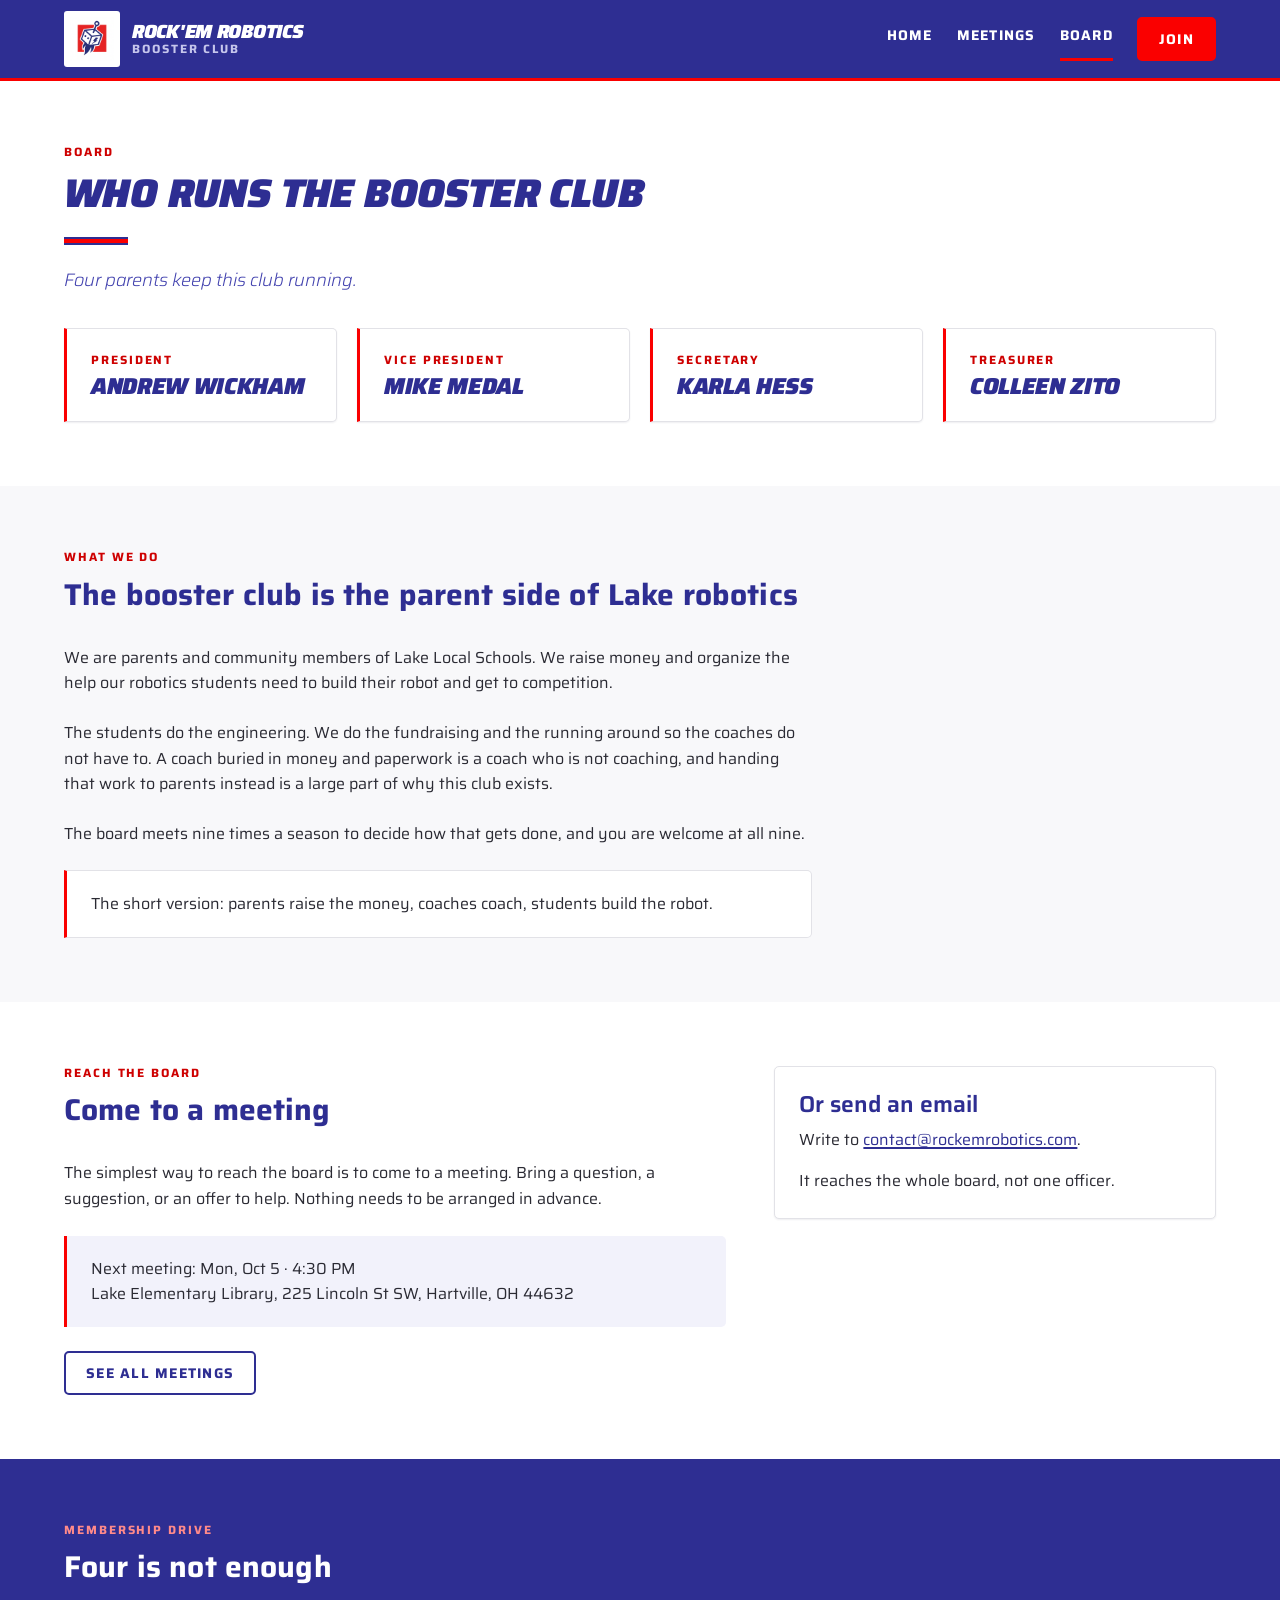
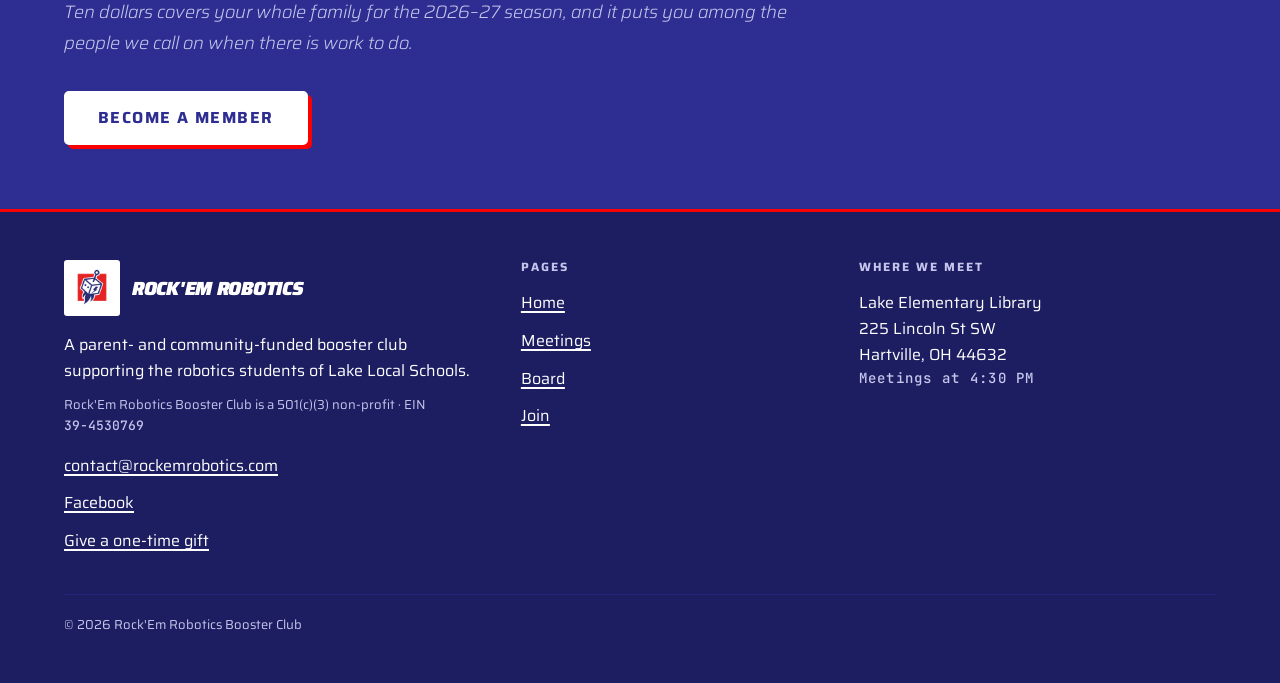
==== board.html @ 0048686b "Build the booster club site Four static pages — home, meetings, board, join — built against the Lake" ====
<!doctype html>
<html lang="en">
<head>
<meta charset="utf-8">
<meta name="viewport" content="width=device-width, initial-scale=1, viewport-fit=cover">
<title>Board &middot; Rock'Em Robotics Booster Club</title>
<meta name="description" content="The four officers of the Rock'Em Robotics Booster Club, what the club does for Lake robotics students, and how to reach the board.">
<link rel="icon" href="assets/img/team-logo.png">
<link rel="stylesheet" href="assets/css/site.css">
<script>document.documentElement.classList.add('has-js');</script>
</head>
<body>

<a class="skip-link" href="#main">Skip to main content</a>

<header class="site-header">
  <div class="shell site-header__inner">

    <a class="brand" href="index.html">
      <span class="brand__tile">
        <img class="brand__mark" src="assets/img/team-logo.png" alt="Rock'Em Robotics Booster Club mark" width="44" height="44">
      </span>
      <span class="brand__text">
        <span class="brand__name">Rock'Em Robotics</span>
        <span class="brand__meta">Booster Club</span>
      </span>
    </a>

    <button class="nav-toggle" type="button" aria-expanded="false" aria-controls="site-nav">Menu</button>

    <nav class="site-nav" id="site-nav" aria-label="Main">
      <ul class="nav__list">
        <li><a class="nav__link" href="index.html">Home</a></li>
        <li><a class="nav__link" href="meetings.html">Meetings</a></li>
        <li><a class="nav__link is-current" aria-current="page" href="board.html">Board</a></li>
      </ul>
      <div class="nav__join">
        <a class="btn btn--accent" href="join.html">Join</a>
      </div>
    </nav>

  </div>
</header>

<main id="main">

  <!-- Band 1 (white): the four officers -->
  <section class="band">
    <div class="shell">

      <div class="section-head">
        <p class="eyebrow">Board</p>
        <h1>Who runs the booster club</h1>
        <span class="lake-rule rule-short"></span>
        <p class="lede lake-sub">Four parents keep this club running.</p>
      </div>

      <div class="roster">

        <div class="person">
          <p class="person__role">President</p>
          <h2 class="person__name">Andrew Wickham</h2>
        </div>

        <div class="person">
          <p class="person__role">Vice President</p>
          <h2 class="person__name">Mike Medal</h2>
        </div>

        <div class="person">
          <p class="person__role">Secretary</p>
          <h2 class="person__name">Karla Hess</h2>
        </div>

        <div class="person">
          <p class="person__role">Treasurer</p>
          <h2 class="person__name">Colleen Zito</h2>
        </div>

      </div>

    </div>
  </section>

  <!-- Band 2 (alt): what the booster club actually does -->
  <section class="band band--alt">
    <div class="shell">

      <div class="section-head">
        <p class="eyebrow">What we do</p>
        <h2>The booster club is the parent side of Lake robotics</h2>
      </div>

      <div class="prose stack">
        <p>We are parents and community members of Lake Local Schools. We raise money and organize the help our robotics students need to build their robot and get to competition.</p>
        <p>The students do the engineering. We do the fundraising and the running around so the coaches do not have to. A coach buried in money and paperwork is a coach who is not coaching, and handing that work to parents instead is a large part of why this club exists.</p>
        <p>The board meets nine times a season to decide how that gets done, and you are welcome at all nine.</p>
        <div class="callout callout--plain">
          <p>The short version: parents raise the money, coaches coach, students build the robot.</p>
        </div>
      </div>

    </div>
  </section>

  <!-- Band 3 (white): how to reach the board -->
  <section class="band">
    <div class="shell">

      <div class="split">

        <div>
          <div class="section-head">
            <p class="eyebrow">Reach the board</p>
            <h2>Come to a meeting</h2>
          </div>

          <div class="prose stack">
            <p>The simplest way to reach the board is to come to a meeting. Bring a question, a suggestion, or an offer to help. Nothing needs to be arranged in advance.</p>
            <div class="callout">
              <p>Next meeting: Mon, Oct 5 &middot; 4:30 PM<br>
              Lake Elementary Library, 225 Lincoln St SW, Hartville, OH 44632</p>
            </div>
            <div class="actions">
              <a class="btn btn--outline" href="meetings.html">See all meetings</a>
            </div>
          </div>
        </div>

        <aside class="card card--static">
          <h3 class="card__title">Or send an email</h3>
          <p>Write to <a href="mailto:contact@rockemrobotics.com">contact@rockemrobotics.com</a>.</p>
          <p>It reaches the whole board, not one officer.</p>
        </aside>

      </div>

    </div>
  </section>

  <!-- Band 4 (brand): the membership ask -->
  <section class="band band--brand">
    <div class="shell">

      <div class="section-head">
        <p class="eyebrow">Membership drive</p>
        <h2>Four is not enough</h2>
        <p class="lede lake-sub">Ten dollars covers your whole family for the 2026&ndash;27 season, and it puts you among the people we call on when there is work to do.</p>
      </div>
      <div class="actions">
        <a class="btn btn--inverse btn--lg btn--feature" href="join.html">Become a member</a>
      </div>

    </div>
  </section>

</main>

<footer class="site-footer">
  <div class="shell">

    <div class="footer__grid">

      <div class="footer__col">
        <div class="footer__brand">
          <span class="brand__tile">
            <img class="brand__mark" src="assets/img/team-logo.png" alt="" width="44" height="44">
          </span>
          <span class="brand__name">Rock'Em Robotics</span>
        </div>
        <p class="footer__text">A parent- and community-funded booster club supporting the robotics students of Lake Local Schools.</p>
        <p class="footer__legal">Rock'Em Robotics Booster Club is a 501(c)(3) non-profit &middot; EIN <span class="mono">39-4530769</span></p>
        <ul class="footer__list">
          <li><a href="mailto:contact@rockemrobotics.com">contact@rockemrobotics.com</a></li>
          <li><a href="https://www.facebook.com/profile.php?id=61582455670782" target="_blank" rel="noopener">Facebook<span class="visually-hidden"> (opens in a new tab)</span></a></li>
          <li><a href="https://givebutter.com/jeBdXF" target="_blank" rel="noopener">Give a one-time gift<span class="visually-hidden"> (opens in a new tab)</span></a></li>
        </ul>
      </div>

      <div class="footer__col">
        <h2 class="footer__title">Pages</h2>
        <ul class="footer__list">
          <li><a href="index.html">Home</a></li>
          <li><a href="meetings.html">Meetings</a></li>
          <li><a href="board.html">Board</a></li>
          <li><a href="join.html">Join</a></li>
        </ul>
      </div>

      <div class="footer__col">
        <h2 class="footer__title">Where we meet</h2>
        <address class="footer__address">
          Lake Elementary Library<br>
          225 Lincoln St SW<br>
          Hartville, OH 44632
        </address>
        <p class="footer__note">Meetings at 4:30 PM</p>
      </div>

    </div>

    <div class="footer__bottom">
      <p class="footer__legal">&copy; 2026 Rock'Em Robotics Booster Club</p>
    </div>

  </div>
</footer>

<script>
(function () {
  var toggle = document.querySelector('.nav-toggle');
  var nav = document.getElementById('site-nav');
  if (!toggle || !nav) { return; }

  function close() {
    nav.classList.remove('is-open');
    toggle.setAttribute('aria-expanded', 'false');
  }

  toggle.addEventListener('click', function () {
    var open = nav.classList.toggle('is-open');
    toggle.setAttribute('aria-expanded', open ? 'true' : 'false');
  });

  nav.addEventListener('click', function (event) {
    if (event.target.closest('a')) { close(); }
  });

  document.addEventListener('keydown', function (event) {
    if (event.key === 'Escape' && nav.classList.contains('is-open')) {
      close();
      toggle.focus();
    }
  });
})();
</script>
</body>
</html>
---- assets/css/site.css ----
@import url("tokens.css");

/* =============================================================================
   Rock'Em Robotics Booster Club — site.css
   Hand-written. No build step, no framework.

   HOW TO EDIT THIS FILE
   - Every colour, size, space, radius, shadow and duration comes from
     assets/css/tokens.css. Never write a raw hex value here (the one exception
     the design system itself makes is #fff, used where the club mark needs an
     opaque white tile). If a value you want does not exist as a token, pick the
     nearest token rather than inventing a number.
   - Breakpoints, in order of appearance at the bottom of each section:
       860px — the nav collapses to a toggle panel; two-column splits stack
       720px — section padding shrinks, grids stack
       560px — tightest phone layout
     Add rules to those three blocks. Do not introduce a fourth breakpoint.

   CONTENTS
     1.  Skip link and shared helpers
     2.  Layout: .shell, .band, grids, prose
     3.  Type helpers: .eyebrow, .lede, hero
     4.  Buttons: .btn and variants
     5.  Cards
     6.  Stats, callouts, chips
     7.  Schedule table and roster
     8.  Site header and navigation
     9.  Site footer
     10. States and motion (incl. prefers-reduced-motion)
     11. Responsive: 860px / 720px / 560px
     12. Board page (board.html)
     13. Meetings page (meetings.html)
     14. Home page (index.html)
   ============================================================================ */


/* =============================================================================
   1. SKIP LINK AND SHARED HELPERS
   ========================================================================== */

/* First focusable element on every page. Off-screen until it is focused. */
.skip-link {
  position: absolute;
  left: var(--space-4);
  top: var(--space-4);
  z-index: var(--z-toast);
  transform: translateY(-200%);
  padding: var(--space-3) var(--space-5);
  background: var(--lake-red);
  color: var(--text-on-red);
  font: var(--type-label);
  font-size: var(--size-caption);
  letter-spacing: var(--tracking-caps);
  text-transform: uppercase;
  text-decoration: none;
  border-radius: var(--radius-md);
  transition: transform var(--duration-fast) var(--ease-standard);
}

.skip-link:focus,
.skip-link:focus-visible {
  transform: translateY(0);
  color: var(--text-on-red);
}

/* Screen-reader-only text (button labels, table captions). */
.visually-hidden {
  position: absolute;
  width: 1px;
  height: 1px;
  margin: -1px;
  padding: 0;
  overflow: hidden;
  clip-path: inset(50%);
  white-space: nowrap;
  border: 0;
}

/* The sticky header would otherwise cover an anchor target. */
#main {
  scroll-margin-top: calc(78px + var(--space-4));
}

/* Lists that are structure, not bullets. */
.list-plain {
  list-style: none;
  margin: 0;
  padding: 0;
}

/* A mono metadata line. Use · as the only separator. */
.meta {
  font: var(--type-mono);
  color: var(--text-muted);
}

/* A row of buttons. Wraps on narrow screens instead of overflowing. */
.actions {
  display: flex;
  flex-wrap: wrap;
  gap: var(--space-4);
  align-items: center;
}


/* =============================================================================
   2. LAYOUT
   ========================================================================== */

/* The one horizontal container. Everything on the page sits in a .shell. */
.shell {
  width: 100%;
  max-width: var(--layout-max);
  margin-inline: auto;
  padding-inline: var(--layout-gutter);
}

/* A full-width horizontal section. Put a .shell directly inside it. */
/* Bands carry their own background, so adjacent ones cannot collapse their
   padding — two neighbours put 2x this value between their content. At the
   token's 80px that came to 160px, which read as too airy for pages this short,
   so the band rhythm is one step down at 64px (128px between sections). */
.band {
  padding-block: var(--space-16);
  background: var(--surface-page);
}

/* Tone modifiers. Alternate these down a long page; never repeat a tone
   back-to-back, and keep at most two tones plus white in play per page. */
.band--alt   { background: var(--surface-page-alt); }
.band--tint  { background: var(--surface-brand-tint); }
.band--brand {
  background: var(--surface-brand);
  color: var(--text-on-blue);
}

/* Text inside a blue band is pure white at full opacity — never alpha-muted. */
.band--brand h1,
.band--brand h2,
.band--brand h3,
.band--brand h4,
.band--brand p,
.band--brand li,
.band--brand dd,
.band--brand dt {
  color: var(--text-on-blue);
}

.band--brand .lake-sub {
  color: var(--blue-200);
}

.band--brand a:not(.btn) {
  color: var(--lake-white);
  text-decoration: underline;
}

.band--brand a:not(.btn):hover {
  color: var(--blue-200);
}

/* A hairline between two bands of the same family, when one is needed. */
.band--ruled {
  border-top: var(--border-hairline) solid var(--border-default);
}

/* Reading measure. Wrap any run of body copy longer than a couple of lines. */
.prose {
  max-width: var(--layout-max-prose);
}

.prose > :last-child {
  margin-bottom: 0;
}

/* A heading sitting directly on body copy needs the breathing room .section-head
   gives its children. .stack manages its own gaps, so leave those alone. */
.prose:not(.stack) > h2,
.prose:not(.stack) > h3,
.prose:not(.stack) > h4 {
  margin-bottom: var(--space-4);
}

/* Vertical rhythm for a stack of blocks. */
.stack     { display: flex; flex-direction: column; gap: var(--space-6); }
.stack--sm { gap: var(--space-3); }
.stack--lg { gap: var(--space-10); }

/* The gap owns spacing inside a stack. Zero the children's own bottom margin so
   the two do not compound — a <p> kept its 16px margin on top of the 24px gap,
   which put 40px between paragraphs but only 24px before a <div>, so the same
   stack spaced unevenly depending on what each child happened to be. Paragraphs
   nested deeper (inside a .prose child) keep their normal rhythm. */
.stack > * {
  margin-bottom: 0;
}

/* Section heading group: .eyebrow + h2 + optional .lake-sub. */
.section-head {
  max-width: var(--layout-max-prose);
  margin-bottom: var(--space-8);
}

.section-head > * + * {
  margin-top: var(--space-3);
}

/* Equal-width grids. All of them collapse to one column at 720px. */
.grid {
  display: grid;
  gap: var(--space-6);
  grid-template-columns: 1fr;
}

.grid--2 { grid-template-columns: repeat(2, minmax(0, 1fr)); }
.grid--3 { grid-template-columns: repeat(3, minmax(0, 1fr)); }
.grid--4 { grid-template-columns: repeat(4, minmax(0, 1fr)); }

/* Content plus a narrower aside. Stacks at 860px. */
.split {
  display: grid;
  grid-template-columns: minmax(0, 1.5fr) minmax(0, 1fr);
  gap: var(--space-12);
  align-items: start;
}


/* =============================================================================
   3. TYPE HELPERS
   Three treatments only: .lake-shout (heavy italic caps), .lake-sub (light
   italic sentence case) and regular upright body. Both .lake-* classes are
   defined in tokens/base.css — consume them, do not redefine them.
   ========================================================================== */

/* Small red all-caps label that sits above a heading. */
.eyebrow {
  display: block;
  font: var(--type-label);
  font-size: var(--size-label);
  letter-spacing: var(--tracking-caps-wide);
  text-transform: uppercase;
  color: var(--red-600);
  margin: 0 0 var(--space-3);
}

.band--brand .eyebrow {
  color: var(--red-300);
}

/* Sub-headline sizing. Pair with .lake-sub for the italic light treatment. */
.lede {
  font-size: var(--size-body-lg);
  line-height: var(--leading-relaxed);
  max-width: var(--layout-max-prose);
}

/* Big number or short shout inside a band. */
.display {
  font-family: var(--font-display);
  font-weight: var(--weight-black);
  font-style: italic;
  text-transform: uppercase;
  letter-spacing: var(--tracking-display);
  line-height: var(--leading-tight);
  font-size: clamp(38px, 6.5vw, var(--size-display-2));
  margin: 0;
}

/* The home-page hero. .hero--center is the ONE place centred text is allowed. */
.hero {
  padding-block: calc(var(--space-16) + var(--space-4)) var(--space-16);
}

.hero__title {
  font-size: clamp(var(--size-h1), 8vw, var(--size-display-1));
  margin: 0 0 var(--space-5);
}

.hero--center {
  text-align: center;
}

.hero--center .hero__title,
.hero--center .lede,
.hero--center .prose {
  margin-inline: auto;
}

.hero--center .actions {
  justify-content: center;
}

/* Mono runs: team number, dates, dollar amounts. */
.mono {
  font-family: var(--font-mono);
  font-weight: var(--weight-medium);
}

/* A short slanted rule under a lockup. .lake-rule comes from base.css;
   this only gives it a sensible width and spacing. */
.rule-short {
  width: var(--space-16);
  margin: var(--space-5) 0;
}

.hero--center .rule-short {
  margin-inline: auto;
}


/* =============================================================================
   4. BUTTONS
   ALL CAPS, bold, verb-first, 1–3 words. Corners stay sharp: --radius-md.
   Never --radius-pill on a button.
   ========================================================================== */

.btn {
  display: inline-flex;
  align-items: center;
  justify-content: center;
  min-height: var(--control-h-md);
  padding: 0 var(--pad-control-x);
  border: var(--border-thick) solid transparent;
  border-radius: var(--radius-md);
  font-family: var(--font-sans);
  font-weight: var(--weight-bold);
  font-size: var(--size-body-sm);
  line-height: 1;
  letter-spacing: var(--tracking-caps);
  text-transform: uppercase;
  text-decoration: none;
  text-align: center;
  cursor: pointer;
  background: transparent;
  transition: var(--transition-control);
}

.btn--lg {
  min-height: var(--control-h-lg);
  padding: 0 var(--space-8);
  font-size: var(--size-body);
}

.btn--sm {
  min-height: var(--control-h-sm);
  padding: 0 var(--space-4);
  font-size: var(--size-caption);
}

/* Fills the width of its container — useful inside a card or on a phone. */
.btn--block {
  display: flex;
  width: 100%;
}

/* Red fill. The membership CTA. */
.btn--accent {
  background: var(--action-accent);
  border-color: var(--action-accent);
  color: var(--text-on-red);
}

/* Blue fill. */
.btn--primary {
  background: var(--action-primary);
  border-color: var(--action-primary);
  color: var(--text-on-blue);
}

/* Blue keyline on a light surface. */
.btn--outline {
  background: transparent;
  border-color: var(--action-primary);
  color: var(--action-primary);
}

/* White on a blue band. */
.btn--inverse {
  background: var(--lake-white);
  border-color: var(--lake-white);
  color: var(--lake-blue);
}

/* The brand's hard offset block. ONE feature element per view — using it twice
   on a page kills it. */
.btn--feature {
  box-shadow: var(--shadow-hard-red);
}


/* =============================================================================
   5. CARDS
   ========================================================================== */

.card {
  background: var(--surface-card);
  border: var(--border-hairline) solid var(--border-default);
  border-radius: var(--radius-md);
  box-shadow: var(--shadow-xs);
  padding: var(--pad-card);
  transition: var(--transition-control);
}

.card > :last-child {
  margin-bottom: 0;
}

/* A card whose whole surface is a link. */
a.card,
.card--interactive {
  display: block;
  box-shadow: var(--shadow-sm);
  text-decoration: none;
  color: var(--text-body);
}

/* Left red keyline — for the one card in a group that needs emphasis. The left
   corners square off so the keyline reads as a straight line, not a bowed edge;
   .callout does the same. Every red keyline in this brand is dead straight. */
.card--accent {
  border-left: var(--border-logo) solid var(--lake-red);
  border-radius: 0 var(--radius-md) var(--radius-md) 0;
}

/* A card sitting on a blue band. */
.band--brand .card {
  border-color: var(--blue-700);
}

.card__title {
  margin: 0 0 var(--space-2);
}

.card__meta {
  font: var(--type-mono);
  color: var(--text-muted);
  margin: 0 0 var(--space-3);
}


/* =============================================================================
   6. STATS, CALLOUTS, CHIPS
   ========================================================================== */

/* A number and its label. Numbers and dollar amounts are mono. */
.stat {
  display: flex;
  flex-direction: column;
  gap: var(--space-2);
}

.stat__value {
  font-family: var(--font-mono);
  font-weight: var(--weight-bold);
  font-size: var(--size-display-2);
  line-height: 1;
  letter-spacing: var(--tracking-display);
  color: var(--lake-blue);
}

.stat__label {
  font: var(--type-label);
  font-size: var(--size-label);
  letter-spacing: var(--tracking-caps-wide);
  text-transform: uppercase;
  color: var(--text-muted);
}

.band--brand .stat__value { color: var(--lake-white); }
.band--brand .stat__label { color: var(--blue-200); }

/* A pulled-out sentence: red keyline on the left, tinted field. */
.callout {
  border-left: var(--border-logo) solid var(--lake-red);
  border-radius: 0 var(--radius-md) var(--radius-md) 0;
  background: var(--surface-brand-tint);
  padding: var(--space-5) var(--space-6);
}

.callout > :last-child {
  margin-bottom: 0;
}

/* On a white or alt band where the tint would disappear. */
.callout--plain {
  background: var(--surface-card);
  border-top: var(--border-hairline) solid var(--border-default);
  border-right: var(--border-hairline) solid var(--border-default);
  border-bottom: var(--border-hairline) solid var(--border-default);
}

.band--brand .callout {
  background: var(--blue-700);
}

/* Small metadata pill. The only place --radius-pill is allowed. */
.chip {
  display: inline-flex;
  align-items: center;
  padding: 3px var(--space-3);
  border-radius: var(--radius-pill);
  background: var(--surface-sunken);
  color: var(--text-muted);
  font-family: var(--font-sans);
  font-weight: var(--weight-bold);
  font-size: var(--size-caption);
  line-height: 1.3;
  letter-spacing: var(--tracking-caps);
  text-transform: uppercase;
  white-space: nowrap;
}

/* A meeting that has already happened. */
.chip--past {
  background: var(--gray-100);
  color: var(--text-muted);
}

/* The next meeting up. Red as a small tinted chip, not a field. */
.chip--next {
  background: var(--surface-accent-tint);
  color: var(--red-700);
}

/* On a blue band. */
.chip--inverse {
  background: var(--blue-700);
  color: var(--lake-white);
}


/* =============================================================================
   7. SCHEDULE TABLE AND ROSTER
   ========================================================================== */

/* Wrap any table in <div class="table-wrap"> so a phone scrolls the table,
   not the page. */
.table-wrap {
  overflow-x: auto;
  -webkit-overflow-scrolling: touch;
}

.schedule {
  width: 100%;
  border-collapse: collapse;
  text-align: left;
}

.schedule th {
  font: var(--type-label);
  font-size: var(--size-caption);
  letter-spacing: var(--tracking-caps-wide);
  text-transform: uppercase;
  color: var(--text-muted);
  padding: 0 var(--space-5) var(--space-3) var(--space-4);
  border-bottom: var(--border-thick) solid var(--border-strong);
  white-space: nowrap;
}

.schedule td {
  padding: var(--space-4) var(--space-5) var(--space-4) var(--space-4);
  border-bottom: var(--border-hairline) solid var(--border-default);
  vertical-align: middle;
}

.schedule th:last-child,
.schedule td:last-child {
  padding-right: var(--space-4);
}

/* The date column is mono. */
.schedule .schedule__date {
  font-family: var(--font-mono);
  font-weight: var(--weight-medium);
  white-space: nowrap;
}

/* Hard-coded state — this is a static site, nothing recomputes at runtime. */
.schedule tr.is-past td {
  color: var(--text-muted);
}

.schedule tr.is-next td {
  background: var(--surface-brand-tint);
  color: var(--text-body);
  font-weight: var(--weight-medium);
}

.schedule tr.is-next td:first-child {
  box-shadow: inset var(--border-logo) 0 0 0 var(--lake-red);
}

/* Board members: name plus role, nothing else. No avatar slot. */
.roster {
  display: grid;
  gap: var(--space-5);
  grid-template-columns: repeat(auto-fit, minmax(220px, 1fr));
}

/* Left red keyline, square on the keyline side — identical to .callout and
   .card--accent. Keep it on the LEFT, not the top: a horizontal 3px border lands
   on a fractional y and antialiases at both ends, so only one of its three rows
   is full-strength red and the bar reads visibly lighter than a vertical one.
   Every red keyline on this site is vertical for that reason. */
.person {
  background: var(--surface-card);
  border: var(--border-hairline) solid var(--border-default);
  border-left: var(--border-logo) solid var(--lake-red);
  border-radius: 0 var(--radius-md) var(--radius-md) 0;
  box-shadow: var(--shadow-xs);
  padding: var(--pad-card);
}

.person__name {
  font-family: var(--font-display);
  font-weight: var(--weight-black);
  font-style: italic;
  text-transform: uppercase;
  letter-spacing: var(--tracking-display);
  line-height: var(--leading-tight);
  font-size: var(--size-h3);
  color: var(--text-heading);
  margin: 0 0 var(--space-2);
}

.person__role {
  font: var(--type-label);
  font-size: var(--size-label);
  letter-spacing: var(--tracking-caps-wide);
  text-transform: uppercase;
  color: var(--red-600);
  margin: 0;
}


/* =============================================================================
   8. SITE HEADER AND NAVIGATION
   The nav is always in the DOM. Under 860px it only collapses once JS has added
   .has-js to <html>, so the site is fully navigable with JS switched off.
   ========================================================================== */

.site-header {
  position: sticky;
  top: 0;
  z-index: var(--z-header);
  background: var(--surface-brand);
  border-bottom: var(--border-logo) solid var(--lake-red);
}

.site-header__inner {
  display: flex;
  align-items: center;
  justify-content: space-between;
  gap: var(--space-6);
  min-height: 78px;
}

/* ---- Brand lockup: white tile + two-line wordmark ---- */

.brand {
  display: flex;
  align-items: center;
  gap: var(--space-3);
  text-decoration: none;
  flex-shrink: 0;
}

/* The club mark is opaque white artwork, so on blue it must sit in a
   white tile. #fff is the one literal the design system itself uses. */
.brand__tile {
  display: block;
  background: #fff;
  border-radius: var(--radius-sm);
  padding: 6px;
  flex-shrink: 0;
}

.brand__mark {
  display: block;
  width: 44px;
  height: 44px;
}

.brand__text {
  display: flex;
  flex-direction: column;
  gap: 2px;
  min-width: 0;
}

.brand__name {
  font-family: var(--font-display);
  font-weight: var(--weight-black);
  font-style: italic;
  text-transform: uppercase;
  letter-spacing: var(--tracking-display);
  line-height: var(--leading-tight);
  font-size: var(--size-h4);
  color: var(--lake-white);
}

.brand__meta {
  font-family: var(--font-sans);
  font-weight: var(--weight-bold);
  font-size: var(--size-label);
  line-height: 1.2;
  letter-spacing: var(--tracking-caps-wide);
  text-transform: uppercase;
  color: var(--blue-200);
}

.brand:hover .brand__name {
  color: var(--lake-white);
}

/* ---- Nav ---- */

.site-nav {
  display: flex;
  align-items: center;
  gap: var(--space-6);
}

.nav__list {
  display: flex;
  align-items: center;
  gap: var(--space-6);
  list-style: none;
  margin: 0;
  padding: 0;
}

.nav__link {
  position: relative;
  display: inline-flex;
  align-items: center;
  min-height: var(--control-h-md);
  padding: 0 0 var(--space-1);
  font-family: var(--font-sans);
  font-weight: var(--weight-bold);
  font-size: var(--size-body-sm);
  letter-spacing: var(--tracking-caps);
  text-transform: uppercase;
  text-decoration: none;
  color: var(--lake-white);
  border-bottom: var(--border-logo) solid transparent;
  transition: var(--transition-control);
}

.nav__link:hover {
  color: var(--lake-white);
  border-bottom-color: var(--action-accent-hover);
}

/* Current page: solid 3px red underline flush to the bottom of the item.
   Markup carries BOTH class="is-current" and aria-current="page". */
.nav__link.is-current,
.nav__link[aria-current="page"] {
  border-bottom-color: var(--lake-red);
}

/* The Join item in the header is a red button, not a plain link. */
.nav__join {
  flex-shrink: 0;
}

/* On join.html the button itself is the current page. It is already red, so
   the marker is a white keyline in the same 3px weight. */
.nav__join .btn.is-current,
.nav__join .btn[aria-current="page"] {
  box-shadow: inset 0 calc(-1 * var(--border-logo)) 0 0 var(--lake-white);
}

/* ---- Mobile toggle ---- */

/* Hidden by default. Revealed by the 860px block, and only when .has-js is set
   — with JS off there is nothing to toggle and the nav stays visible. */
.nav-toggle {
  display: none;
  align-items: center;
  min-height: var(--control-h-md);
  padding: 0 var(--space-4);
  background: transparent;
  border: var(--border-thick) solid var(--lake-white);
  border-radius: var(--radius-md);
  color: var(--lake-white);
  font-family: var(--font-sans);
  font-weight: var(--weight-bold);
  font-size: var(--size-body-sm);
  letter-spacing: var(--tracking-caps);
  text-transform: uppercase;
  cursor: pointer;
  transition: var(--transition-control);
}

.nav-toggle:hover {
  background: var(--blue-700);
}


/* =============================================================================
   9. SITE FOOTER
   ========================================================================== */

.site-footer {
  background: var(--surface-brand-deep);
  color: var(--lake-white);
  padding-block: var(--section-pad-y-sm);
  border-top: var(--border-logo) solid var(--lake-red);
}

.footer__grid {
  display: grid;
  grid-template-columns: minmax(0, 1.4fr) minmax(0, 1fr) minmax(0, 1.2fr);
  gap: var(--space-10);
}

.footer__col > :last-child {
  margin-bottom: 0;
}

.footer__title {
  font: var(--type-label);
  font-size: var(--size-label);
  letter-spacing: var(--tracking-caps-wide);
  text-transform: uppercase;
  color: var(--blue-200);
  margin: 0 0 var(--space-4);
}

.footer__brand {
  display: flex;
  align-items: center;
  gap: var(--space-3);
  margin-bottom: var(--space-4);
}

.footer__text {
  color: var(--lake-white);
  max-width: 42ch;
  margin: 0 0 var(--space-3);
}

.footer__note {
  font-family: var(--font-mono);
  font-weight: var(--weight-medium);
  font-size: var(--size-body-sm);
  letter-spacing: var(--tracking-caps);
  color: var(--blue-200);
}

.footer__list {
  list-style: none;
  margin: 0;
  padding: 0;
  display: flex;
  flex-direction: column;
  gap: var(--space-3);
}

/* The contact/social list in column 1 follows the 501(c)(3) line rather than a
   .footer__title, so it needs the space that title would have supplied. */
.footer__legal + .footer__list {
  margin-top: var(--space-4);
}

.site-footer a {
  color: var(--lake-white);
  text-decoration: underline;
  text-decoration-thickness: 2px;
  text-underline-offset: 3px;
}

.site-footer a:hover {
  color: var(--red-300);
}

.footer__address {
  font-style: normal;
  line-height: var(--leading-body);
  color: var(--lake-white);
}

.footer__bottom {
  display: flex;
  flex-wrap: wrap;
  justify-content: space-between;
  gap: var(--space-3) var(--space-6);
  margin-top: var(--space-10);
  padding-top: var(--space-5);
  border-top: var(--border-hairline) solid var(--blue-700);
}

.footer__legal {
  font-size: var(--size-caption);
  color: var(--blue-200);
  margin: 0;
}


/* =============================================================================
   10. STATES AND MOTION
   Hover on a filled button DARKENS one ramp step — never lightens, never
   changes opacity. Press moves down 1px, no scale. Focus is a 2px red ring.
   ========================================================================== */

/* ---- Hover: filled buttons darken one step ---- */
.btn--accent:hover  { background: var(--action-accent-hover);  border-color: var(--action-accent-hover);  color: var(--text-on-red); }
.btn--primary:hover { background: var(--action-primary-hover); border-color: var(--action-primary-hover); color: var(--text-on-blue); }
.btn--outline:hover { background: var(--surface-brand-tint);   border-color: var(--action-primary-hover); color: var(--action-primary-hover); }
.btn--inverse:hover { background: var(--blue-100);             border-color: var(--blue-100);             color: var(--blue-700); }

/* ---- Press: down by --press-translate, plus the -active ramp step ---- */
.btn:active {
  transform: translateY(var(--press-translate));
}

.btn--accent:active  { background: var(--action-accent-active);  border-color: var(--action-accent-active); }
.btn--primary:active { background: var(--action-primary-active); border-color: var(--action-primary-active); }
.btn--outline:active { background: var(--blue-100);              border-color: var(--action-primary-active); color: var(--action-primary-active); }
.btn--inverse:active { background: var(--blue-200);              border-color: var(--blue-200);              color: var(--blue-800); }

/* The hard offset block tucks in on press so the button looks pushed. */
.btn--feature:active {
  box-shadow: var(--shadow-hard-red-sm);
}

/* ---- Hover on a card: --shadow-sm to --shadow-md plus a 2px rise ---- */
.card:hover {
  box-shadow: var(--shadow-md);
  transform: translateY(-2px);
}

/* Opt out for a card that is purely a container. */
.card--static:hover {
  box-shadow: var(--shadow-xs);
  transform: none;
}

a.card:active,
.card--interactive:active {
  transform: translateY(var(--press-translate));
  box-shadow: var(--shadow-sm);
}

/* ---- Hover on a link: blue to red, underline stays ---- */
/* base.css already does a:hover { color: var(--text-link-hover) }. This keeps
   the underline from disappearing on links inside prose. */
.prose a:hover,
.callout a:hover,
.card a:hover {
  color: var(--text-link-hover);
  text-decoration: underline;
}

/* ---- Focus: 2px solid red at 2px offset, on everything focusable ---- */
.btn:focus-visible,
.nav__link:focus-visible,
.nav-toggle:focus-visible,
.card:focus-visible,
.brand:focus-visible {
  outline: var(--border-thick) solid var(--focus-ring);
  outline-offset: 2px;
}

/* ---- Entrances: a fade plus a 6px rise. Nothing else, nowhere else. ---- */
.enter {
  animation: enter var(--duration-base) var(--ease-standard) both;
}

@keyframes enter {
  from { opacity: 0; transform: translateY(6px); }
  to   { opacity: 1; transform: none; }
}

/* ---- Reduced motion: drop every transform, keep opacity ---- */
@media (prefers-reduced-motion: reduce) {
  *,
  *::before,
  *::after {
    animation-duration: 0.01ms !important;
    animation-iteration-count: 1 !important;
    transition-duration: 0.01ms !important;
    scroll-behavior: auto !important;
  }

  /* The skip link is deliberately NOT in this list: translateY(-200%) is the
     only thing keeping it off-screen when it is not focused. Its transition is
     already neutralised by the duration override above, so the reveal is
     instant without the transform being cancelled. */
  .btn:active,
  .card:hover,
  a.card:active,
  .card--interactive:active {
    transform: none;
  }

  .enter {
    animation: enter-fade var(--duration-fast) linear both;
  }

  @keyframes enter-fade {
    from { opacity: 0; }
    to   { opacity: 1; }
  }

  /* The mobile panel still fades; it just does not slide. */
  .has-js .site-nav {
    transform: none;
  }
}


/* =============================================================================
   11. RESPONSIVE
   Three breakpoints. Put new rules in the matching block.
   ========================================================================== */

/* ---- 860px: the nav collapses, two-column splits stack ------------------- */
@media (max-width: 860px) {

  .site-header__inner {
    min-height: 66px;
    gap: var(--space-4);
  }

  #main {
    scroll-margin-top: calc(66px + var(--space-4));
  }

  /* With JS off, .has-js is never set: the nav simply stacks under the lockup
     and every page stays reachable. */
  .site-header__inner {
    flex-wrap: wrap;
    padding-block: var(--space-3);
  }

  .site-nav {
    width: 100%;
    flex-direction: column;
    align-items: stretch;
    gap: var(--space-2);
  }

  .nav__list {
    flex-direction: column;
    align-items: stretch;
    gap: 0;
  }

  .nav__link {
    min-height: var(--control-h-md);
    padding: var(--space-2) 0;
    border-bottom: var(--border-hairline) solid var(--blue-500);
  }

  /* The current-page marker stays a solid 3px red underline. */
  .nav__link.is-current,
  .nav__link[aria-current="page"] {
    border-bottom: var(--border-logo) solid var(--lake-red);
  }

  .nav__join {
    margin-top: var(--space-3);
  }

  .nav__join .btn {
    width: 100%;
  }

  /* With JS on, that stacked list becomes a toggled panel. */
  .has-js .nav-toggle {
    display: inline-flex;
  }

  .has-js .site-header__inner {
    flex-wrap: nowrap;
    padding-block: 0;
  }

  .has-js .site-nav {
    position: absolute;
    left: 0;
    right: 0;
    top: 100%;
    width: auto;
    z-index: var(--z-dropdown);
    padding: var(--space-5) var(--layout-gutter) var(--space-6);
    background: var(--surface-brand);
    border-bottom: var(--border-logo) solid var(--lake-red);
    box-shadow: var(--shadow-lg);
    opacity: 0;
    visibility: hidden;
    transform: translateY(-6px);
    transition:
      opacity var(--duration-base) var(--ease-standard),
      transform var(--duration-base) var(--ease-standard),
      visibility var(--duration-base) var(--ease-standard);
  }

  .has-js .site-nav.is-open {
    opacity: 1;
    visibility: visible;
    transform: none;
  }

  /* Layout */
  .split {
    grid-template-columns: 1fr;
    gap: var(--space-10);
  }

  .grid--4 {
    grid-template-columns: repeat(2, minmax(0, 1fr));
  }

  .footer__grid {
    grid-template-columns: repeat(2, minmax(0, 1fr));
    gap: var(--space-8);
  }
}

/* ---- 720px: tighter sections, grids stack -------------------------------- */
@media (max-width: 720px) {

  .band {
    padding-block: var(--space-10);
  }

  .hero {
    padding-block: calc(var(--space-10) + var(--space-3)) var(--space-10);
  }

  .grid--2,
  .grid--3,
  .grid--4 {
    grid-template-columns: 1fr;
  }

  .section-head {
    margin-bottom: var(--space-8);
  }

  .footer__grid {
    grid-template-columns: 1fr;
    gap: var(--space-8);
  }

  .roster {
    grid-template-columns: 1fr;
  }

  .stat__value {
    font-size: var(--size-h1);
  }
}

/* ---- 560px: tightest phone layout (tested down to 320px) ----------------- */
@media (max-width: 560px) {

  .shell {
    padding-inline: var(--space-4);
  }

  .has-js .site-nav {
    padding-inline: var(--space-4);
  }

  /* At 320px the lockup plus the toggle is wider than the viewport unless the
     lockup is allowed to give. The tile keeps its size; only the wordmark wraps. */
  .brand {
    flex-shrink: 1;
    min-width: 0;
  }

  .nav-toggle {
    padding: 0 var(--space-3);
  }

  .brand__mark {
    width: 34px;
    height: 34px;
  }

  .brand__tile {
    padding: var(--space-1);
  }

  .brand__name {
    font-size: var(--size-body);
  }

  .brand__meta {
    font-size: var(--size-caption);
    letter-spacing: var(--tracking-caps);
  }

  .card,
  .person {
    padding: var(--space-5);
  }

  .callout {
    padding: var(--space-4) var(--space-5);
  }

  /* Buttons go full width so nothing gets clipped at 320px. */
  .actions .btn {
    width: 100%;
  }

  .btn--lg {
    padding-inline: var(--space-5);
  }

  .schedule th,
  .schedule td {
    padding-inline: var(--space-3) var(--space-3);
  }

  .footer__bottom {
    margin-top: var(--space-8);
  }
}

/* =============================================================================
   12. BOARD PAGE (board.html)
   The roster cards lead with the role as the red eyebrow label and put the
   name underneath as the heading, which is the reverse of the source order the
   base .person rules assume. These two lines only move the spacing to match;
   no new class names, and nothing shared is restyled.
   ========================================================================== */

.person .person__role { margin-bottom: var(--space-2); }
.person > :last-child { margin-bottom: 0; }


/* =============================================================================
   13. MEETINGS PAGE (meetings.html)
   Three additions, all used only by meetings.html. Nothing here restyles a
   shared component — .schedule, .card, .chip and the band tones are consumed
   exactly as they ship above.
   ========================================================================== */

/* The address inside the "Where we meet" card. <address> defaults to italic,
   and italic is reserved for .lake-shout / .lake-sub, so reset it. */
.meetings-address {
  font-style: normal;
  line-height: var(--leading-body);
  margin: 0 0 var(--space-3);
}

/* Holds "Aug 31, 2026" together on one line once the 560px block below lets
   the rest of the date cell wrap. */
.meetings-date__text {
  white-space: nowrap;
}

@media (max-width: 560px) {

  /* At phone width the Day and Place columns come out. Every meeting is a
     Monday at the Lake Elementary Library, and both facts are stated above the
     table, so date and time are what is left — and they fit at 320px. The
     columns are dropped rather than left to scroll sideways. */
  .meetings-schedule th:nth-child(2),
  .meetings-schedule td:nth-child(2),
  .meetings-schedule th:nth-child(4),
  .meetings-schedule td:nth-child(4) {
    display: none;
  }

  /* Let the Past / Next chip drop below the date instead of widening the cell. */
  .meetings-schedule .schedule__date {
    white-space: normal;
  }
}

/* =============================================================================
   14. HOME PAGE (index.html) — page-specific, nothing else uses this.
   The hero shows the club mark larger than the 44px header lockup, so it needs
   its own white tile rather than the chrome's .brand__tile. The mark artwork is
   opaque white, so on the blue hero band it must sit on a white field — #fff is
   the one literal the design system itself uses. Everything else on the home
   page is built from the shared classes above.
   ========================================================================== */

.home-hero-mark {
  display: inline-block;
  margin-bottom: var(--space-6);
  padding: 6px;
  background: #fff;
  border-radius: var(--radius-sm);
}

.home-hero-mark img {
  display: block;
  width: 84px;
  height: 84px;
}

@media (max-width: 560px) {
  .home-hero-mark img {
    width: 64px;
    height: 64px;
  }
}
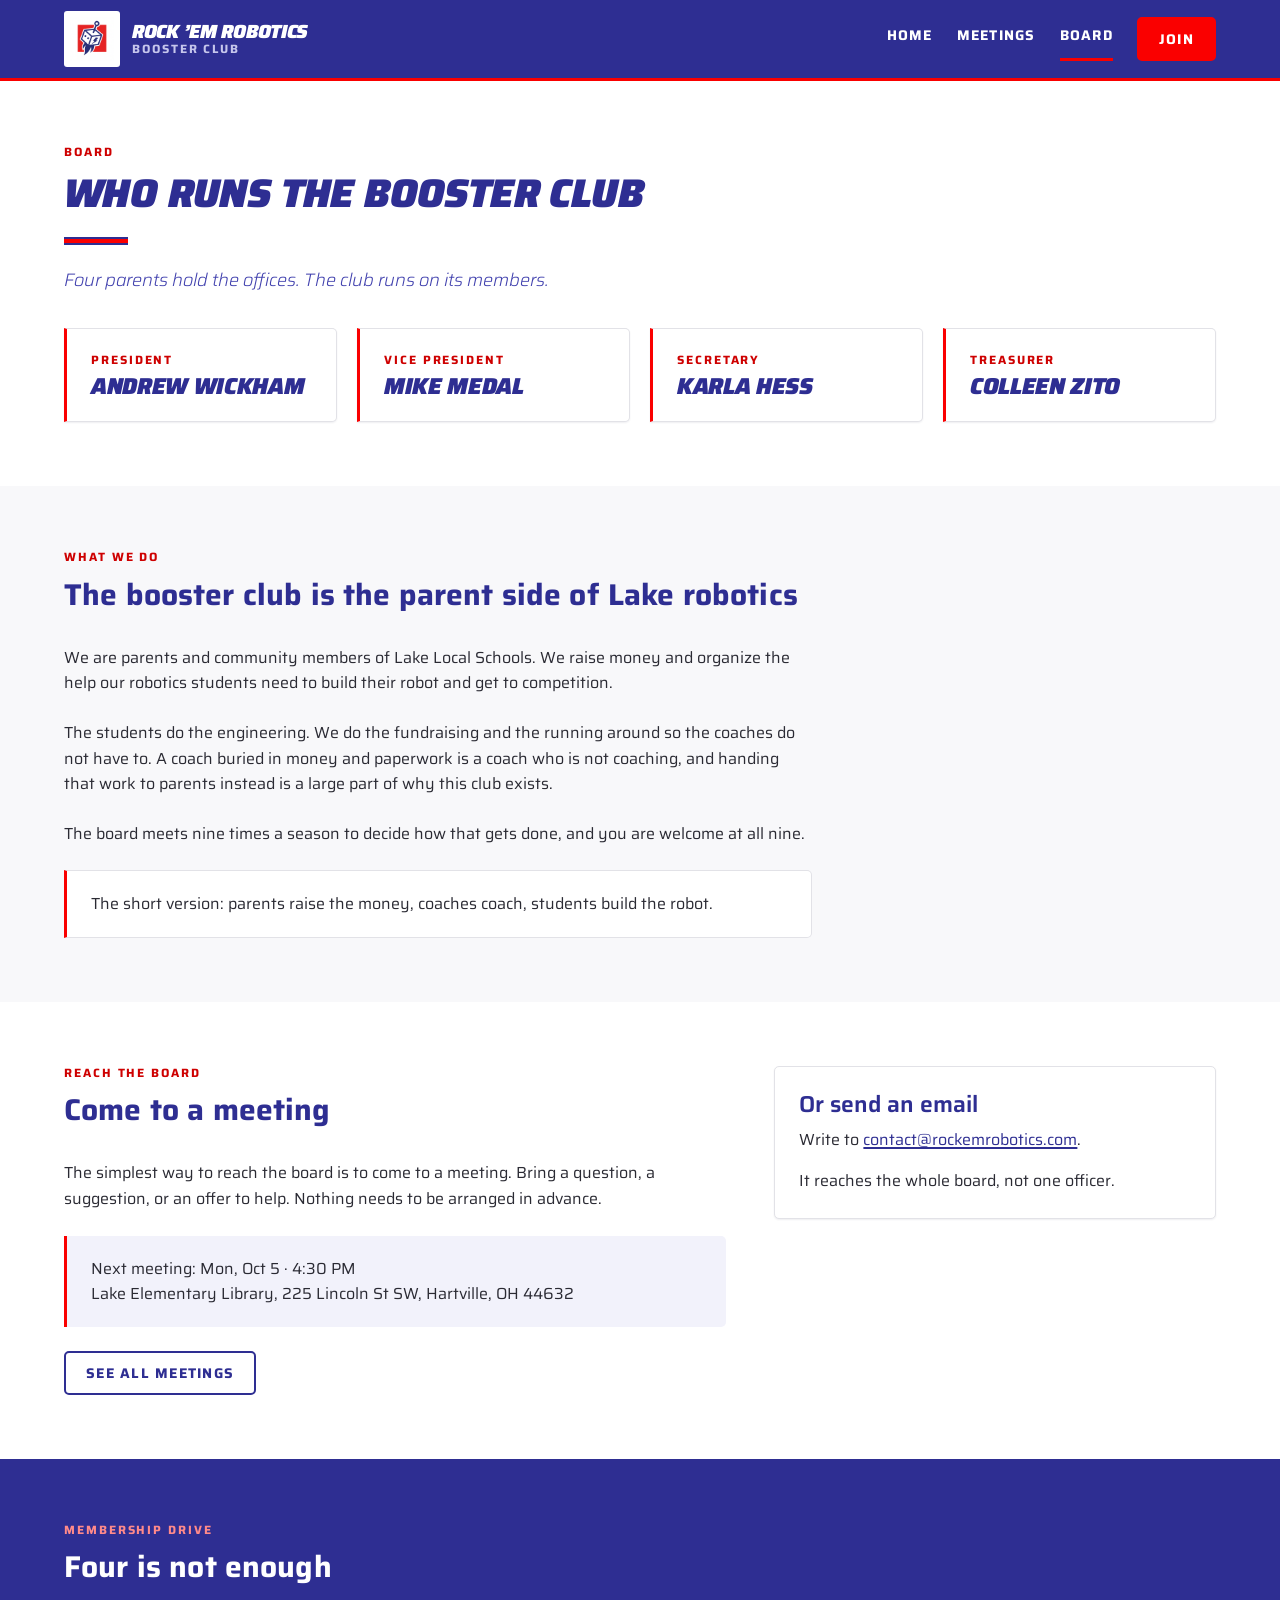
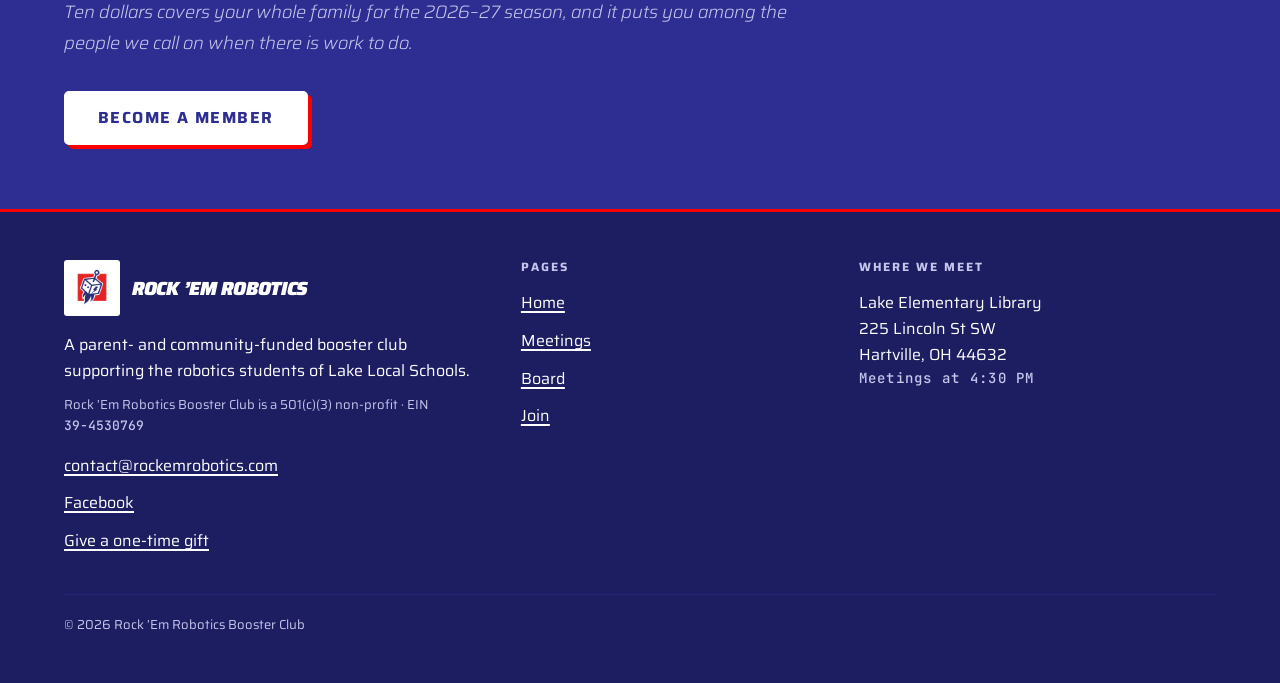
==== commit 98978794: "Correct the club name and who the club serves - The name is "Rock 'Em Robotics Booster Club", with a" ====
--- a/board.html
+++ b/board.html
@@ -3,8 +3,8 @@
 <head>
 <meta charset="utf-8">
 <meta name="viewport" content="width=device-width, initial-scale=1, viewport-fit=cover">
-<title>Board &middot; Rock'Em Robotics Booster Club</title>
-<meta name="description" content="The four officers of the Rock'Em Robotics Booster Club, what the club does for Lake robotics students, and how to reach the board.">
+<title>Board &middot; Rock &rsquo;Em Robotics Booster Club</title>
+<meta name="description" content="The four officers of the Rock &rsquo;Em Robotics Booster Club, what the club does for Lake robotics students, and how to reach the board.">
 <link rel="icon" href="assets/img/team-logo.png">
 <link rel="stylesheet" href="assets/css/site.css">
 <script>document.documentElement.classList.add('has-js');</script>
@@ -18,10 +18,10 @@
 
     <a class="brand" href="index.html">
       <span class="brand__tile">
-        <img class="brand__mark" src="assets/img/team-logo.png" alt="Rock'Em Robotics Booster Club mark" width="44" height="44">
+        <img class="brand__mark" src="assets/img/team-logo.png" alt="Rock &rsquo;Em Robotics Booster Club mark" width="44" height="44">
       </span>
       <span class="brand__text">
-        <span class="brand__name">Rock'Em Robotics</span>
+        <span class="brand__name">Rock &rsquo;Em Robotics</span>
         <span class="brand__meta">Booster Club</span>
       </span>
     </a>
@@ -52,7 +52,7 @@
         <p class="eyebrow">Board</p>
         <h1>Who runs the booster club</h1>
         <span class="lake-rule rule-short"></span>
-        <p class="lede lake-sub">Four parents keep this club running.</p>
+        <p class="lede lake-sub">Four parents hold the offices. The club runs on its members.</p>
       </div>
 
       <div class="roster">
@@ -166,10 +166,10 @@
           <span class="brand__tile">
             <img class="brand__mark" src="assets/img/team-logo.png" alt="" width="44" height="44">
           </span>
-          <span class="brand__name">Rock'Em Robotics</span>
+          <span class="brand__name">Rock &rsquo;Em Robotics</span>
         </div>
         <p class="footer__text">A parent- and community-funded booster club supporting the robotics students of Lake Local Schools.</p>
-        <p class="footer__legal">Rock'Em Robotics Booster Club is a 501(c)(3) non-profit &middot; EIN <span class="mono">39-4530769</span></p>
+        <p class="footer__legal">Rock &rsquo;Em Robotics Booster Club is a 501(c)(3) non-profit &middot; EIN <span class="mono">39-4530769</span></p>
         <ul class="footer__list">
           <li><a href="mailto:contact@rockemrobotics.com">contact@rockemrobotics.com</a></li>
           <li><a href="https://www.facebook.com/profile.php?id=61582455670782" target="_blank" rel="noopener">Facebook<span class="visually-hidden"> (opens in a new tab)</span></a></li>
@@ -200,7 +200,7 @@
     </div>
 
     <div class="footer__bottom">
-      <p class="footer__legal">&copy; 2026 Rock'Em Robotics Booster Club</p>
+      <p class="footer__legal">&copy; 2026 Rock &rsquo;Em Robotics Booster Club</p>
     </div>
 
   </div>
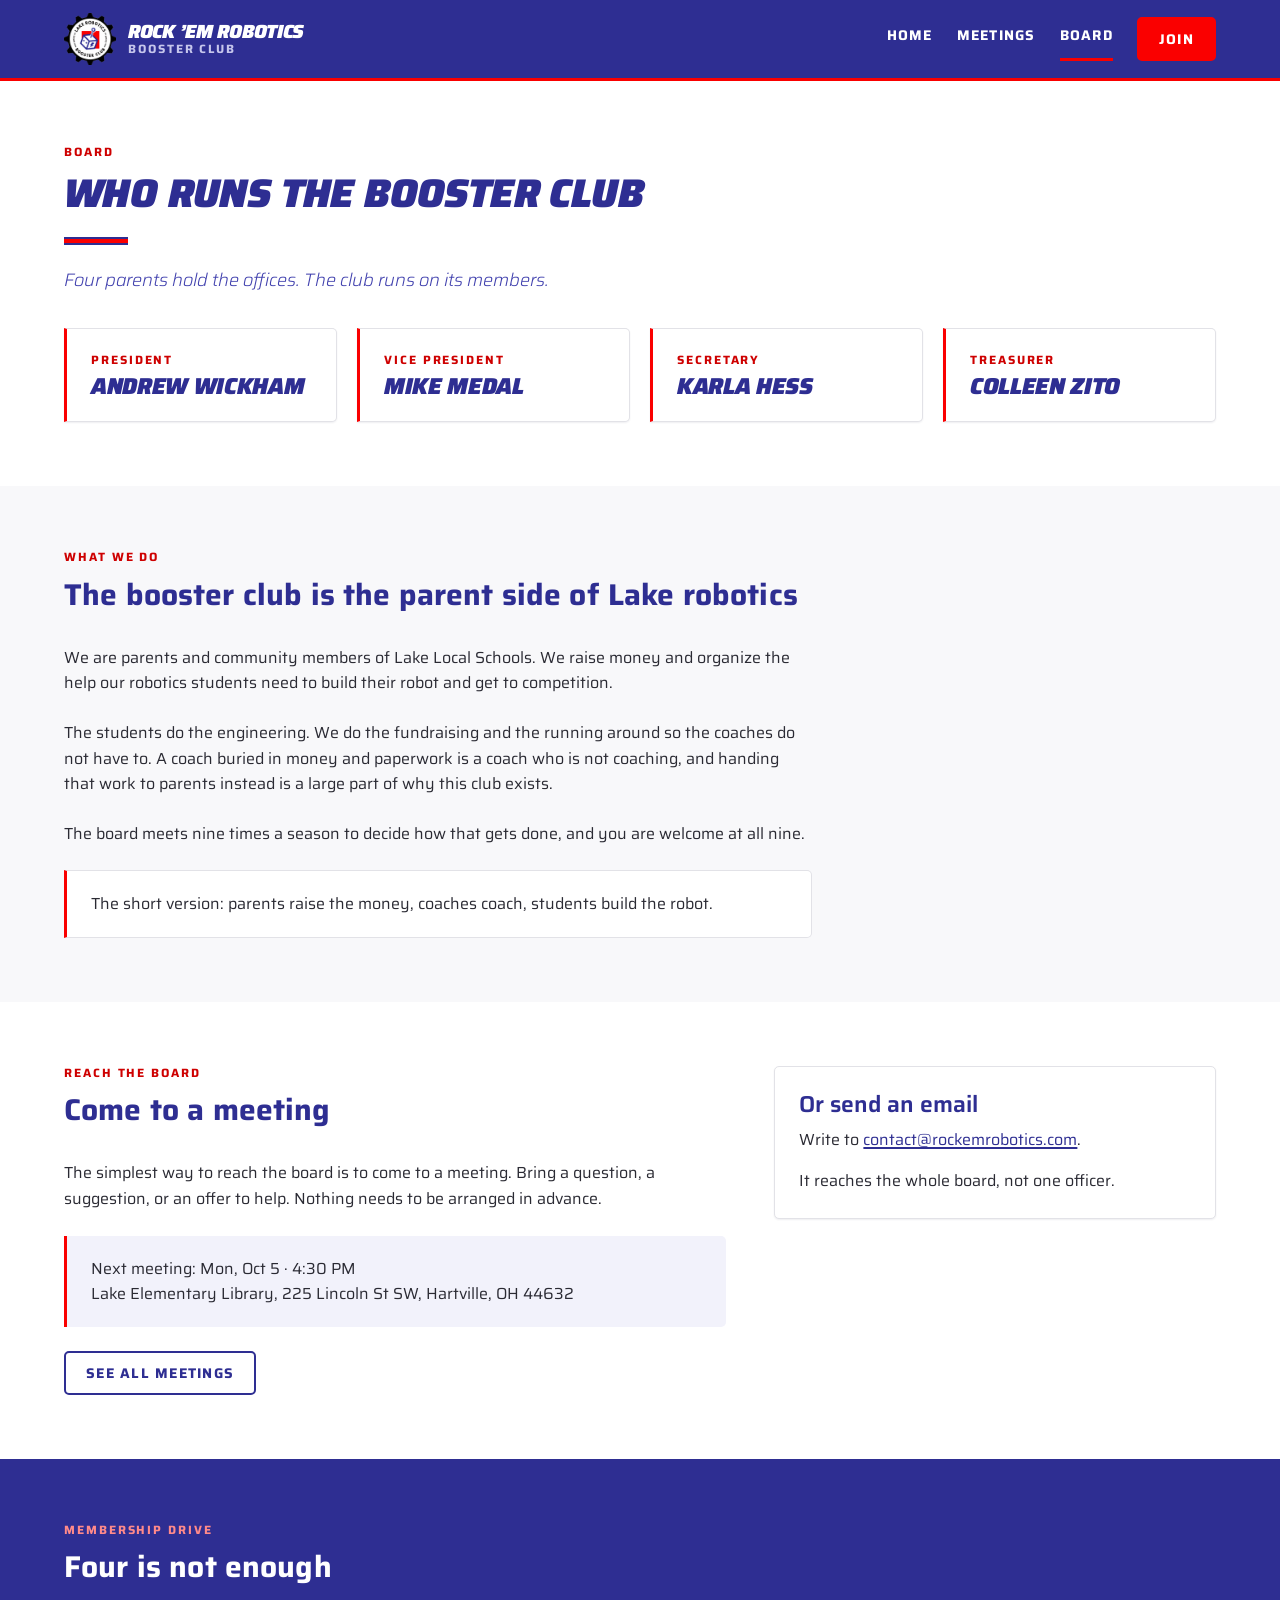
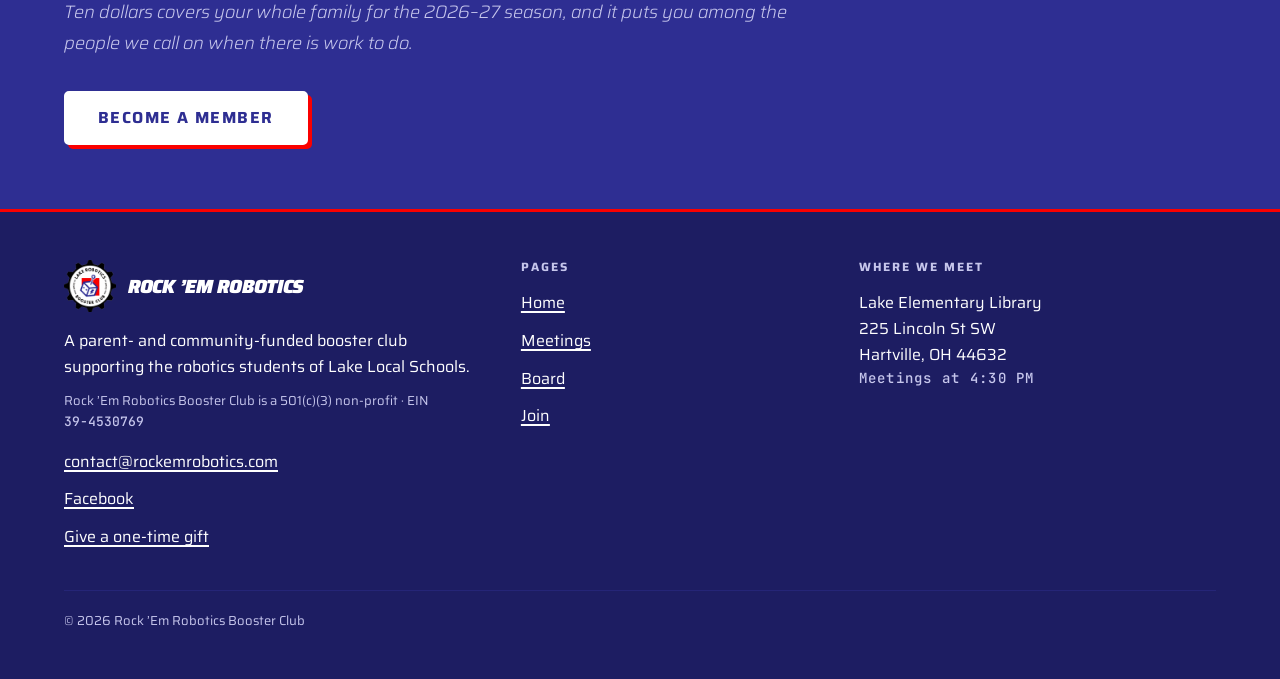
==== commit 73faf358: "Use the real club logo The booster club's gear mark replaces the placeholder logo in the header, foo" ====
--- a/board.html
+++ b/board.html
@@ -5,7 +5,7 @@
 <meta name="viewport" content="width=device-width, initial-scale=1, viewport-fit=cover">
 <title>Board &middot; Rock &rsquo;Em Robotics Booster Club</title>
 <meta name="description" content="The four officers of the Rock &rsquo;Em Robotics Booster Club, what the club does for Lake robotics students, and how to reach the board.">
-<link rel="icon" href="assets/img/team-logo.png">
+<link rel="icon" href="assets/img/favicon.png">
 <link rel="stylesheet" href="assets/css/site.css">
 <script>document.documentElement.classList.add('has-js');</script>
 </head>
@@ -17,9 +17,8 @@
   <div class="shell site-header__inner">
 
     <a class="brand" href="index.html">
-      <span class="brand__tile">
-        <img class="brand__mark" src="assets/img/team-logo.png" alt="Rock &rsquo;Em Robotics Booster Club mark" width="44" height="44">
-      </span>
+      <img class="brand__mark" src="assets/img/logo-booster-club.png"
+        alt="" width="512" height="512">
       <span class="brand__text">
         <span class="brand__name">Rock &rsquo;Em Robotics</span>
         <span class="brand__meta">Booster Club</span>
@@ -163,9 +162,8 @@
 
       <div class="footer__col">
         <div class="footer__brand">
-          <span class="brand__tile">
-            <img class="brand__mark" src="assets/img/team-logo.png" alt="" width="44" height="44">
-          </span>
+          <img class="brand__mark" src="assets/img/logo-booster-club.png"
+            alt="" width="512" height="512">
           <span class="brand__name">Rock &rsquo;Em Robotics</span>
         </div>
         <p class="footer__text">A parent- and community-funded booster club supporting the robotics students of Lake Local Schools.</p>
--- a/assets/css/site.css
+++ b/assets/css/site.css
@@ -655,30 +655,26 @@
   min-height: 78px;
 }
 
-/* ---- Brand lockup: white tile + two-line wordmark ---- */
+/* ---- Brand lockup: the booster club gear mark plus the club name ---- */
 
 .brand {
   display: flex;
   align-items: center;
   gap: var(--space-3);
   text-decoration: none;
-  flex-shrink: 0;
-}
-
-/* The club mark is opaque white artwork, so on blue it must sit in a
-   white tile. #fff is the one literal the design system itself uses. */
-.brand__tile {
-  display: block;
-  background: #fff;
-  border-radius: var(--radius-sm);
-  padding: 6px;
-  flex-shrink: 0;
-}
-
+  flex-shrink: 1;
+  min-width: 0;
+}
+
+/* The gear mark's ring type ("LAKE ROBOTICS BOOSTER CLUB") stops being legible
+   below roughly 90px, so at header size the mark works as a recognition cue and
+   the club name is set as live text beside it. The artwork's white background
+   has been flood-filled to transparency, so it needs no white tile on blue. */
 .brand__mark {
   display: block;
-  width: 44px;
-  height: 44px;
+  height: 52px;
+  width: auto;
+  flex-shrink: 0;
 }
 
 .brand__text {
@@ -707,10 +703,6 @@
   letter-spacing: var(--tracking-caps-wide);
   text-transform: uppercase;
   color: var(--blue-200);
-}
-
-.brand:hover .brand__name {
-  color: var(--lake-white);
 }
 
 /* ---- Nav ---- */
@@ -1178,12 +1170,7 @@
   }
 
   .brand__mark {
-    width: 34px;
-    height: 34px;
-  }
-
-  .brand__tile {
-    padding: var(--space-1);
+    height: 38px;
   }
 
   .brand__name {
@@ -1276,31 +1263,28 @@
 }
 
 /* =============================================================================
-   14. HOME PAGE (index.html) — page-specific, nothing else uses this.
-   The hero shows the club mark larger than the 44px header lockup, so it needs
-   its own white tile rather than the chrome's .brand__tile. The mark artwork is
-   opaque white, so on the blue hero band it must sit on a white field — #fff is
-   the one literal the design system itself uses. Everything else on the home
-   page is built from the shared classes above.
+   14. HOME PAGE (index.html) - page-specific, nothing else uses this.
+   The hero shows the gear mark large enough that its ring type reads, which the
+   52px header version cannot do. Transparent artwork, so no white tile.
+   Everything else on the home page is built from the shared classes above.
    ========================================================================== */
 
 .home-hero-mark {
-  display: inline-block;
-  margin-bottom: var(--space-6);
-  padding: 6px;
-  background: #fff;
-  border-radius: var(--radius-sm);
-}
-
-.home-hero-mark img {
   display: block;
-  width: 84px;
-  height: 84px;
+  margin-bottom: var(--space-8);
+  height: 150px;
+  width: auto;
+  max-width: 100%;
+}
+
+@media (max-width: 860px) {
+  .home-hero-mark {
+    height: 104px;
+  }
 }
 
 @media (max-width: 560px) {
-  .home-hero-mark img {
-    width: 64px;
-    height: 64px;
-  }
-}
+  .home-hero-mark {
+    height: 72px;
+  }
+}
